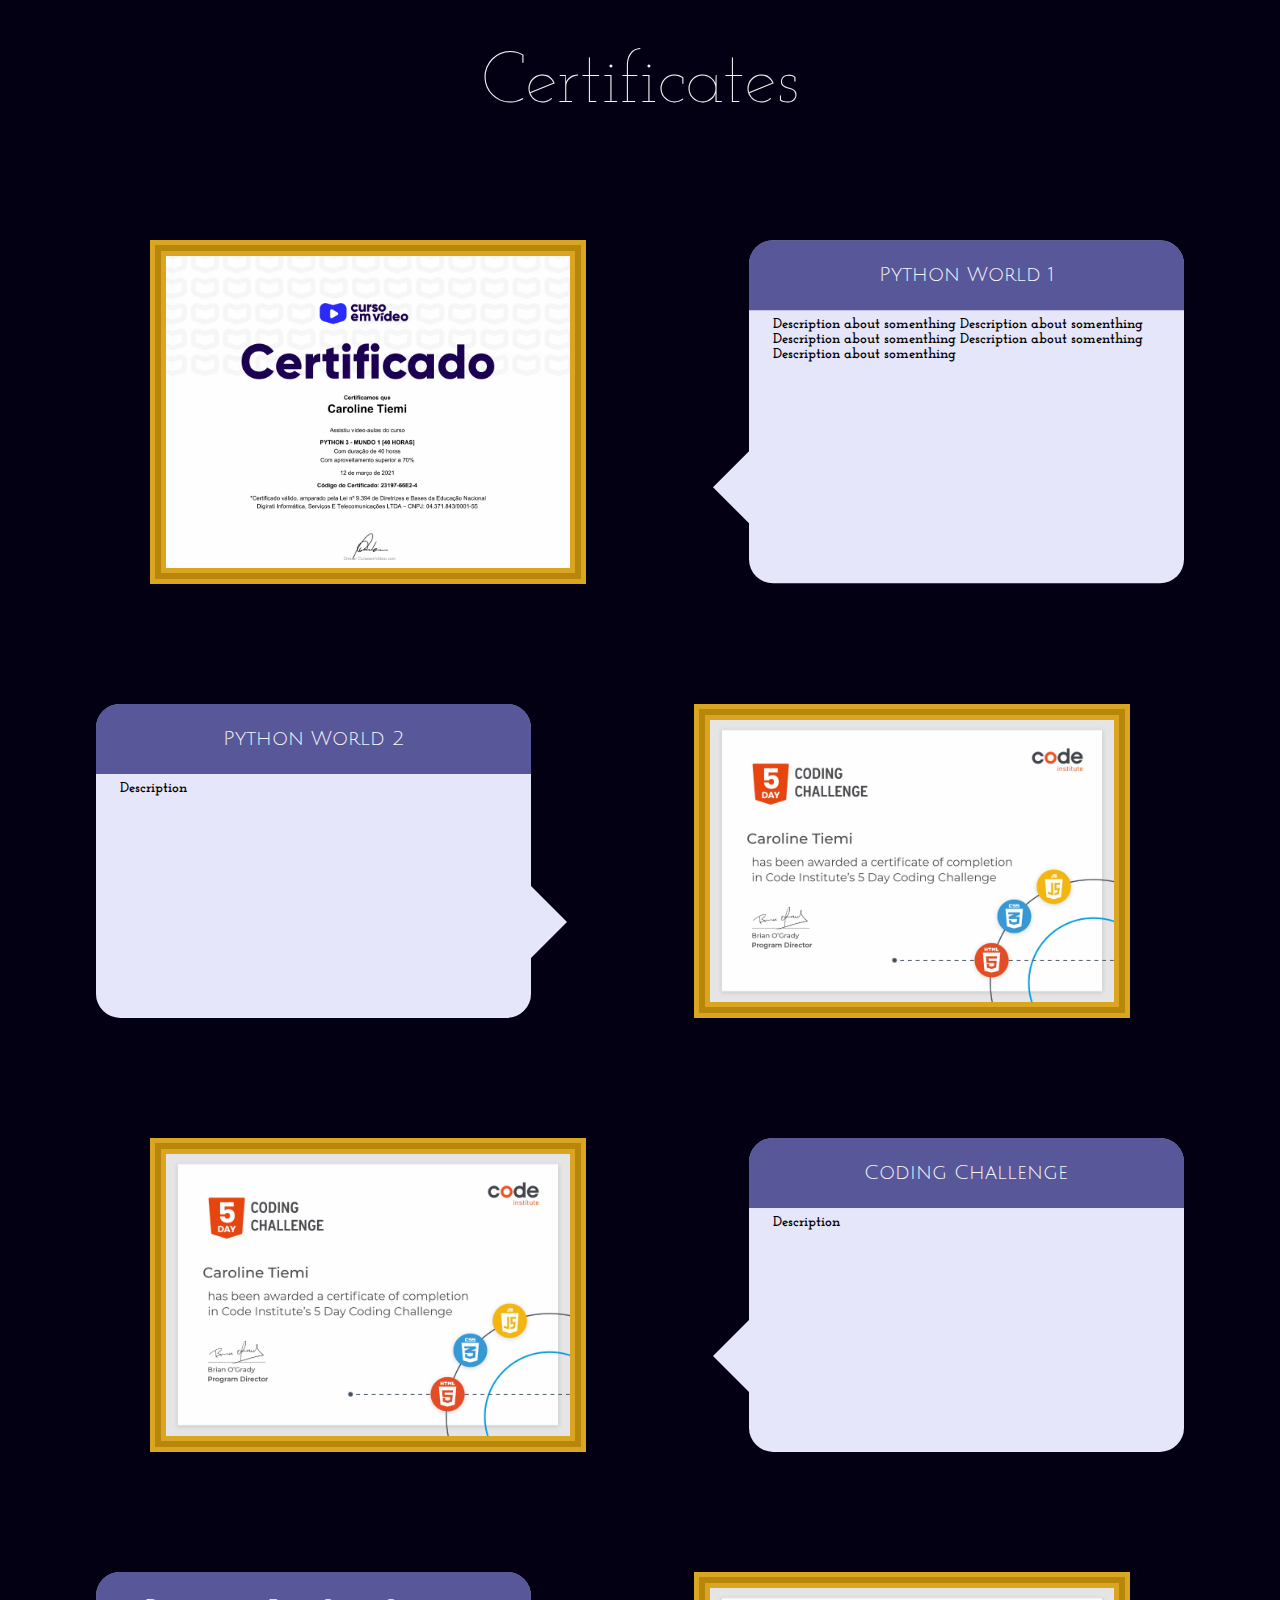
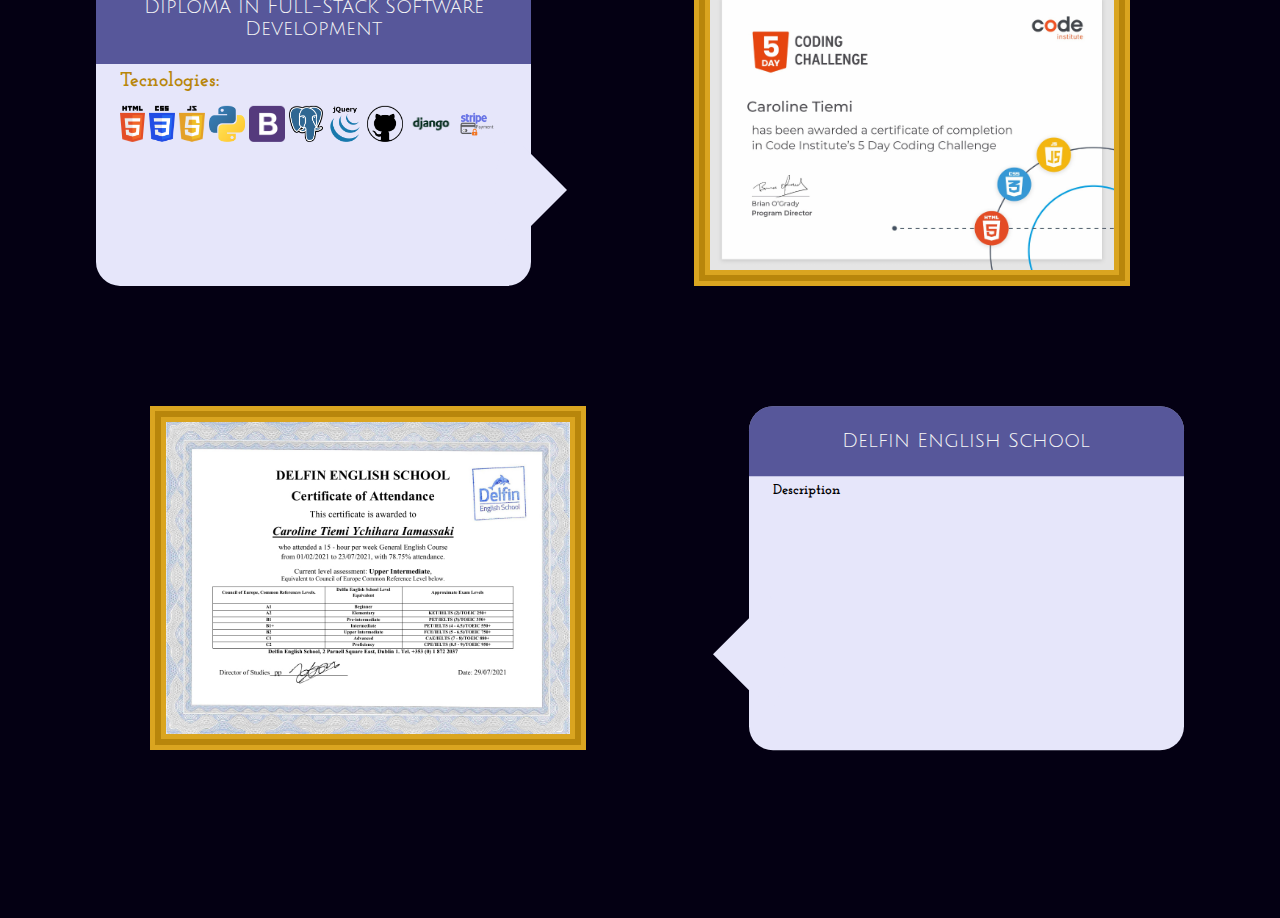
==== jobs.html @ 9f1f4bff "commit" ====
<!DOCTYPE html>
<html lang="en">
    <head>
        <meta charset="utf-8">
        <link rel="stylesheet" href="https://maxst.icons8.com/vue-static/landings/line-awesome/line-awesome/1.3.0/css/line-awesome.min.css">
        <link rel="stylesheet" href="style.css" type="text/css">
        <link
            rel="stylesheet"
            type="text/css"
            href="/css/retina.css"
            media="only screen and (-moz-min-device-pixel-ratio: 2), only screen and (-o-min-device-pixel-ratio: 2/1), only screen and (-webkit-min-device-pixel-ratio: 2), only screen and (min-device-pixel-ratio: 2)"
        />
        <title>CV</title>
        <style>
            @import url('https://fonts.googleapis.com/css2?family=Montserrat&display=swap');
            @import url('https://fonts.googleapis.com/css2?family=Julius+Sans+One&display=swap');
            @import url('https://fonts.googleapis.com/css2?family=Bungee+Hairline&display=swap');
            @import url('https://fonts.googleapis.com/css2?family=Josefin+Slab:wght@100&display=swap');
        </style>
    </head>
    <body class="study">
        <nav>
            <a href="index.html"><i class="las la-home"></i></a>
            <a href=""><i class="las la-history"></i></a>
            <a href="study.html"><i class="las la-graduation-cap"></i></a>
            <button><i class="las la-bars"></i></button>
        </nav>

        <div class="course"><h5>Certificates</h5></div>

        <div class="certificates">
            <img class="img-certificate" src="Caroline-Tiemi-Python-3-8211-Mundo-1-40-Horas-Certificado-Curso-em-Video.jpg">
            <div class="description-certificates ballon">
                <h3>Python World 1</h3>
                <p>Description about somenthing Description about somenthing Description about somenthing Description about somenthing Description about somenthing</p>
            </div>
        </div>
        <div class="certificates">
            <div class="description-certificates2 ballon">
                <h3>Python World 2</h3>
                <p>Description</p>
            </div>
            <img class="img-certificate" src="Copy of 5DCC Cert 2021 - CT.jpg">
        </div>
        <div class="certificates">
            <img class="img-certificate" src="Copy of 5DCC Cert 2021 - CT.jpg">
            <div class="description-certificates ballon">
                <h3>Coding Challenge</h3>
                <p>Description</p>
            </div>
        </div>
        <div class="certificates">
            <div class="description-certificates2 ballon">
                <h3>Diploma in Full-Stack Software Development</h3>
                <div class="about-course">
                    <h2>Tecnologies:</h2>
                    <p>
                        <img src="Logos/html-logo.png">
                        <img src="Logos/css-logo.png">
                        <img src="Logos/js-logo.png">
                        <img src="Logos/python-logo.png">
                        <img src="Logos/bootstrap-logo.png">
                        <img src="Logos/postgres-logo.png">
                        <img src="Logos/jquery-logo.png">
                        <img src="Logos/github-logo.png">
                        <img src="Logos/django-logo.png">
                        <img src="Logos/strip-logo.png">
                    </p>
                </div>

            </div>
            <img class="img-certificate" src="Copy of 5DCC Cert 2021 - CT.jpg">
        </div>
        <div class="certificates">
            <img class="img-certificate" src="Certificate_Caroline Tiemi Ychihara Iamassaki .jpg">
            <div class="description-certificates ballon">
                <h3>Delfin English School</h3>
                <p>Description</p>
            </div>
        </div>


        

        <script src="script.js"></script>
    </body>
</html>
---- style.css ----
body{background-color: rgb(4, 0, 19); padding: 2rem 4rem;}
*{text-decoration: none; list-style: none; box-sizing: border-box; margin: 0; padding: 0; border: none; font-size: xx-large; color: whitesmoke; font-weight: 100; font-family: 'Montserrat', sans-serif;}


nav{position: absolute; right: 0; margin: 0 2rem; z-index: 1000;}
nav a{transition: all .8s; margin-right: -2rem; visibility: collapse; opacity: 0; cursor: pointer;}
nav i{font-size: 1.5rem; color: lightblue;}
nav:hover a{margin-right: 2.5rem; visibility: visible; opacity: 1;}

/*Self*/
.about-me{display: grid; grid-template-columns: repeat(2,1fr); width: 100%; justify-content: center;}
#about-me-text{display: block; position: relative; width: 70%;}

/*Title*/
.title{font-family: 'Josefin Slab', serif; font-size: 3rem; font-weight: lighter; text-align: left; line-height: 2.5rem; padding-bottom: 1.5rem;}

/*Age Profession Level*/
.description{display: grid; grid-template-columns: repeat(5,1fr); position: relative; z-index: 100;}
.description h1{font-family: 'Julius Sans One', sans-serif; font-size: 0.5rem; color: lightskyblue; text-align: center; margin: 0 auto; width: max-content;}
.description h1 > p{font-size: 0.4rem; position: relative; opacity: 0; right: 0; left: 0; transform: translateY(-50%); transition: all .5s;}
.description h1:hover .dob{opacity: 1; transform: translateY(30%);}
.description h1:hover .profession{opacity: 1; transform: translateY(30%);}
.description i{font-size: 0.4rem; text-align: center; color:palegoldenrod;}

/*Summary*/
.details{position: relative; left: 2rem; padding: 1rem 0; width: 100%; display: grid; grid-template-columns: repeat(1,1fr); line-height: 0.8rem;}
.details p{font-size: 0.5rem;}

/*Language*/
.details i{padding-top: 0.7rem; padding-bottom: 0.3rem; font-size: 1rem; color: lightskyblue; display: grid; grid-template-columns: repeat(2,0fr);}
.details i > h1{font-size: 0.7rem; color: lightskyblue; line-height: 1.2rem; padding-left: 0.2rem; font-family: 'Julius Sans One', sans-serif;}

/*Github Projects*/
.details a{font-size: 0.5rem; transition: all .5s;}
.details a:hover{opacity: 0.7;}

/*Line*/
.about-me hr{width: 15rem; overflow: hidden; transform: rotate(90deg); position: relative; color: palegoldenrod; bottom: 10rem; border-style: solid; border-width: 1px;}
.hr1{display: block; left: -8rem;}
.hr2{display: none;}

/*Self*/
#background-self{position: relative; height: 100%; margin: auto; left: 0; right: 0; justify-content: center; width: 100%;}
.back-self{background-image: url(self.jpg); background-position: center; background-size: cover; background-repeat: no-repeat; height: 100%; border-radius: 0 50%; box-shadow: 0 0 5rem rgba(135, 206, 250, 0.5);}
#background-self0{display: none;}
.contact0{display: none;}

/*Email & Phone*/
.contact{position: relative; display: flex; justify-content: right; height: 100%; align-items: flex-end; padding: 1rem;}
.contact i{font-size: 1.5rem; letter-spacing: 1rem; text-align: center; opacity: 0.7; transition: all .5s; cursor: pointer; color: rgb(4, 0, 19);}
.contact i:hover{opacity: 1; text-shadow: 0 0 0.2rem rgba(4, 0, 19, 0.5);}
button{background-color: transparent;}
.contact0 button{display: none;}

/*Send E-mail*/
#mail{display: none; border: 1px solid; width: 100%; height: fit-content; padding: 1.5rem; text-align: center; align-items: flex-start; margin-top: -6rem; position: relative;}
#mail h6{font-family: 'Julius Sans One', sans-serif; font-size: 1.5rem; font-weight: lighter; color: lightblue;}
#mail p{font-size: 0.7rem; color: palegoldenrod;}
form{padding: 1rem;}
.mail-details{font-size: 0.5rem; text-transform: capitalize; display: inline-block; width: 100%; padding: 0 0.3rem; line-height: 1rem; background-color: rgba(245, 245, 245, 0.2);}
textarea{margin: 0.5rem auto;}
.submit{color: palegoldenrod; background-color: transparent; border: 1px solid; padding: 0.5rem; cursor: pointer; width: 5rem; transition: all .5s;}
.submit:hover{opacity: 0.7;}

/*Back to Self*/
#mail i{font-size: 2rem; opacity: 0.7;}
#mail button{background-color: transparent; display: flex; transition: all .5s; cursor: pointer;}
#mail button:hover{opacity: 1; transform: translateX(-0.5rem);}










.card {width: 60%; height: auto; position: relative; left: 0; right: 0; margin: 5rem auto;}
.card .image {width: 100%; height: 100%; overflow: hidden;}
.card .image img {width: 100%; transition: .8s; border: 1rem double goldenrod; background-color: darkgoldenrod;}
.card:hover .image img {opacity: .5; transform: translateX(20%);}
.card .details {position: absolute; top: 0; left: 0; width: 70%; height: 100%; background: palegoldenrod; transition: .8s; transform-origin: left; transform: perspective(2000px) rotateY(-90deg);}
.card:hover .details {transform: perspective(2000px) rotateY(0deg);}
.card .details .center {padding: 1rem; text-align: center; background: white; position: absolute; top: 50%; transform: translateY(-50%);}
.card .details .center h1 {font-family: 'Julius Sans One', sans-serif; margin: 0; padding: 0; color: rgb(4, 0, 19);}
.card .details .center p {font-family: 'Josefin Slab'; font-size: 0.7rem; font-weight: bold; padding: 0.5rem; color: darkslategray;}

.about-course{overflow: auto;}
.about-course img{width: auto; height: 1.5rem;}





.course h5{font-family: 'Josefin Slab', serif; font-size: 3rem; font-weight: lighter; text-align: center; margin: auto;}

.about-certificates{width: 100%; display: inline-table;}
.certificates{width: 100%; margin: 5rem auto; display: grid; grid-template-columns: repeat(2,1fr); }
.img-certificate{height: auto; width: 80%; margin: auto; border: double 0.7rem; color: goldenrod; background-color: darkgoldenrod;}
.certificates h3{font-family: 'Julius Sans One', sans-serif; font-size: smaller; text-align: center; border-radius: 1rem 1rem 0 0 ; background-color:rgba(25, 25, 112, 0.7); padding: 1rem;}
.certificates h2{font-family: 'Josefin Slab'; font-size: smaller; font-weight: bold; color: darkgoldenrod; padding: 0.3rem 1rem;}
.certificates p{font-family: 'Josefin Slab'; font-size: 0.6rem; font-weight: bold; color: black; padding: 0.3rem 1rem;}
.about-course{overflow: auto;}
.about-course img{width: auto; height: 1.5rem;}

.ballon{border-radius: 1rem; width: 80%; height: 100%; background-color: lavender; position: relative; top: 50%; transform: translateY(-50%);}
.ballon:after{content: ""; width: 0;  height: 0; bottom: 1rem; position: absolute; border-top: 3rem solid transparent; border-bottom: 3rem solid transparent; z-index: -1; border-radius: 50%;}

.description-certificates{margin-left: auto;}
.description-certificates:after{left: -1.5rem; border-right: 3rem solid lavender;}

.description-certificates2{margin-right: auto;}
.description-certificates2:after{right: -1.5rem; border-left: 3rem solid lavender}



















/*320px — 480px: Mobile devices*/
@media (min-width:320px) and (max-width:480px){
  *{font-size: small;}
}

/*481px — 768px: iPads, Tablets*/
@media (min-width:481px) and (max-width:768px){
  *{font-size: large;}
  /*Self*/
  #background-self{display: none;}
  .back-self{display: none;}
  .contact{display: none;}
  #background-self0{background-image: url(self.jpg); background-position: 60% 40%; background-size: cover; background-repeat: no-repeat; width: 100%; height: 17rem; top: 0; right: 0; left: 0; display: flex;}
  .about-me{padding: 0;}
  #about-me-text{width: 100%; margin: auto; position: absolute;}
  /*Title*/
  #about-me-text h5{text-align: right; justify-content: right; padding: 1rem; width: 100%; text-shadow: 0 0 0.5rem black; position: absolute; top: 12rem;}
  /*Age Profession Level*/
  .description{width: 80%; margin: auto; padding-top: 1.5rem;}
  /*Summary*/
  .details p,a,i{left: 0; right: 0; width: 60%; margin: auto;}
  /*Github Projects*/
  .details{left: 0; right: 0; margin: auto; width: 80%; text-align: center;}
  .details i{justify-content: center;}
  /*Line*/
  .about-me hr{display: block; width: 15rem; margin: auto; bottom: 10rem;}
  .hr1{left: 35%;}
  .hr2{right: 35%;}
  /*Email & Phone*/
  .contact0{display: inline-table; position: absolute; padding: 1rem;}
  .contact0 button{background-color: transparent; display: block; line-height: 2.5rem;}
  .contact0 i{font-size: 2rem; opacity: 0.7; cursor: pointer; color: rgb(4, 0, 19);}
  /*Send E-mail*/
  #mail{width: 90%; height: 90%; position: absolute; left: 0; right: 0; margin: 2rem auto; justify-content: center;}

}

/*769px — 1024px: Small screens, laptops*/
@media (min-width:769px) and (max-width:1024px){
  *{font-size: medium;}
}

@media (min-width:1025px) and (max-width:1200px){
  *{font-size: large;}
}

@media (min-width:1201px) and (max-width:1500px){
  *{font-size: x-large;}
}

@media (min-width:1501px) and (max-width:1700px){
  *{font-size: x-large;}
}

@media only screen and (-moz-min-device-pixel-ratio: 2), 
       only screen and (-o-min-device-pixel-ratio: 2/1), 
       only screen and (-webkit-min-device-pixel-ratio: 2), 
       only screen and (min-device-pixel-ratio: 2) {
 /*use CSS to swap out your low res images with high res ones here*/
}
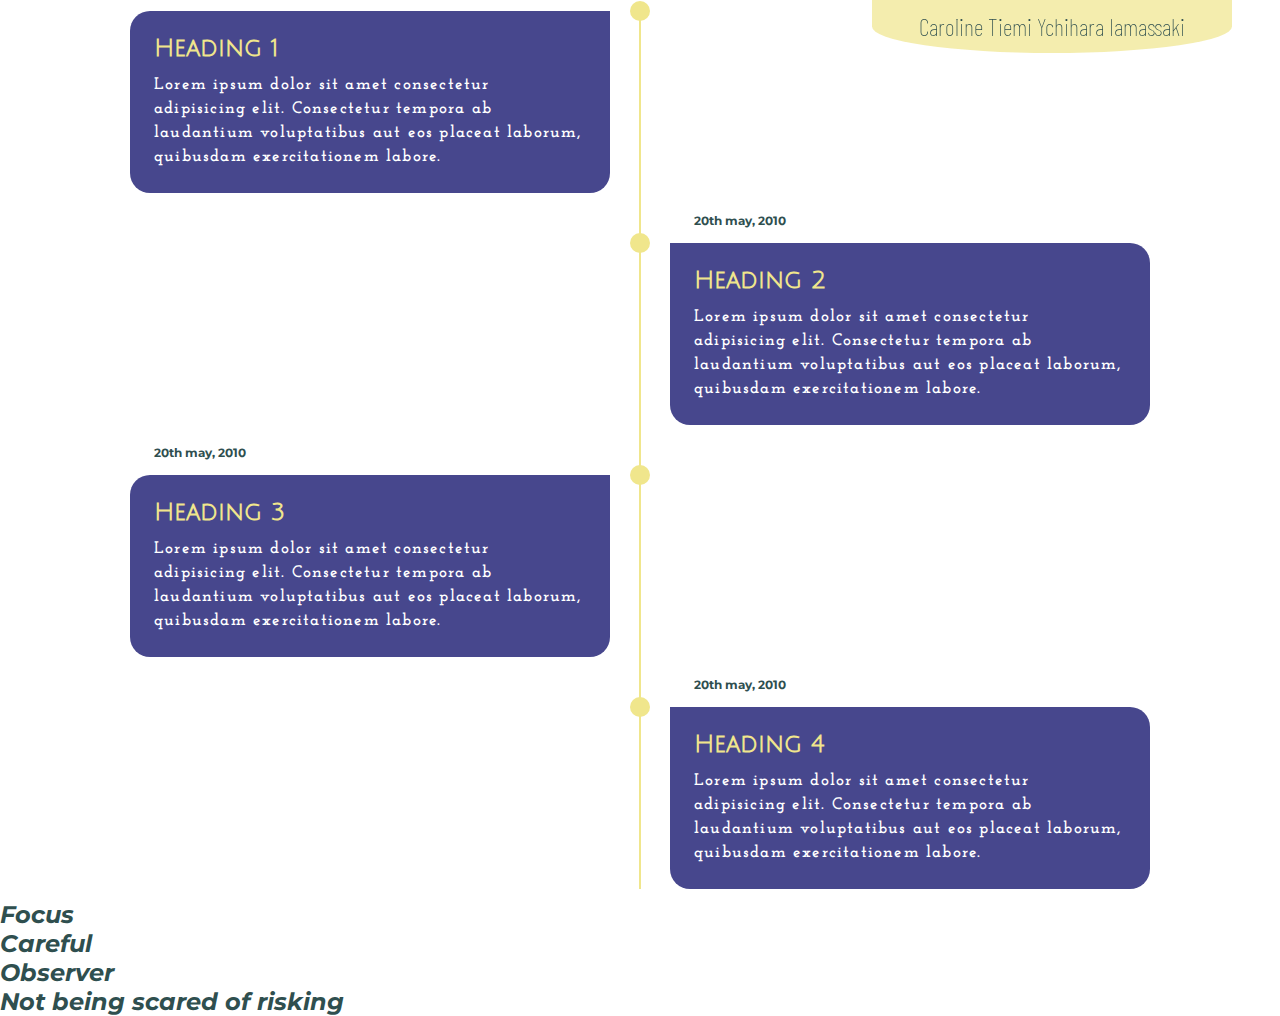
==== commit 3ff9957d: "commit" ====
--- a/jobs.html
+++ b/jobs.html
@@ -4,83 +4,80 @@
         <meta charset="utf-8">
         <link rel="stylesheet" href="https://maxst.icons8.com/vue-static/landings/line-awesome/line-awesome/1.3.0/css/line-awesome.min.css">
         <link rel="stylesheet" href="style.css" type="text/css">
-        <link
-            rel="stylesheet"
-            type="text/css"
-            href="/css/retina.css"
-            media="only screen and (-moz-min-device-pixel-ratio: 2), only screen and (-o-min-device-pixel-ratio: 2/1), only screen and (-webkit-min-device-pixel-ratio: 2), only screen and (min-device-pixel-ratio: 2)"
-        />
+        <link rel="stylesheet" href="/css/retina.css" type="text/css" media="only screen and (-moz-min-device-pixel-ratio: 2), only screen and (-o-min-device-pixel-ratio: 2/1), only screen and (-webkit-min-device-pixel-ratio: 2), only screen and (min-device-pixel-ratio: 2)"/>
+        <link rel="stylesheet" href="https://cdnjs.cloudflare.com/ajax/libs/animate.css/4.1.1/animate.min.css"/>
         <title>CV</title>
         <style>
             @import url('https://fonts.googleapis.com/css2?family=Montserrat&display=swap');
             @import url('https://fonts.googleapis.com/css2?family=Julius+Sans+One&display=swap');
-            @import url('https://fonts.googleapis.com/css2?family=Bungee+Hairline&display=swap');
             @import url('https://fonts.googleapis.com/css2?family=Josefin+Slab:wght@100&display=swap');
+            @import url('https://fonts.googleapis.com/css2?family=Barlow+Condensed:wght@100&display=swap');
         </style>
     </head>
     <body class="study">
-        <nav>
-            <a href="index.html"><i class="las la-home"></i></a>
-            <a href=""><i class="las la-history"></i></a>
-            <a href="study.html"><i class="las la-graduation-cap"></i></a>
-            <button><i class="las la-bars"></i></button>
-        </nav>
+      <nav>
+        <div class="back-name">
+            <h6>Caroline Tiemi Ychihara Iamassaki</h6>
+            <div class="navbar-show">
+                <p>I want to show my projects, achievements and details about my knowledge</p>
+                <a href="index.html"><i class="las la-home"></i></a>
+                <a href="jobs.html"><i class="las la-history"></i></a>
+                <a href="study.html"><i class="las la-graduation-cap"></i></a>
+            </div>
+            <i class="las la-angle-down"></i>
+        </div>
+      </nav>
 
-        <div class="course"><h5>Certificates</h5></div>
-
-        <div class="certificates">
-            <img class="img-certificate" src="Caroline-Tiemi-Python-3-8211-Mundo-1-40-Horas-Certificado-Curso-em-Video.jpg">
-            <div class="description-certificates ballon">
-                <h3>Python World 1</h3>
-                <p>Description about somenthing Description about somenthing Description about somenthing Description about somenthing Description about somenthing</p>
-            </div>
-        </div>
-        <div class="certificates">
-            <div class="description-certificates2 ballon">
-                <h3>Python World 2</h3>
-                <p>Description</p>
-            </div>
-            <img class="img-certificate" src="Copy of 5DCC Cert 2021 - CT.jpg">
-        </div>
-        <div class="certificates">
-            <img class="img-certificate" src="Copy of 5DCC Cert 2021 - CT.jpg">
-            <div class="description-certificates ballon">
-                <h3>Coding Challenge</h3>
-                <p>Description</p>
-            </div>
-        </div>
-        <div class="certificates">
-            <div class="description-certificates2 ballon">
-                <h3>Diploma in Full-Stack Software Development</h3>
-                <div class="about-course">
-                    <h2>Tecnologies:</h2>
-                    <p>
-                        <img src="Logos/html-logo.png">
-                        <img src="Logos/css-logo.png">
-                        <img src="Logos/js-logo.png">
-                        <img src="Logos/python-logo.png">
-                        <img src="Logos/bootstrap-logo.png">
-                        <img src="Logos/postgres-logo.png">
-                        <img src="Logos/jquery-logo.png">
-                        <img src="Logos/github-logo.png">
-                        <img src="Logos/django-logo.png">
-                        <img src="Logos/strip-logo.png">
-                    </p>
-                </div>
-
-            </div>
-            <img class="img-certificate" src="Copy of 5DCC Cert 2021 - CT.jpg">
-        </div>
-        <div class="certificates">
-            <img class="img-certificate" src="Certificate_Caroline Tiemi Ychihara Iamassaki .jpg">
-            <div class="description-certificates ballon">
-                <h3>Delfin English School</h3>
-                <p>Description</p>
+        <div class="container">
+            <div class="timeline">
+              <ul>
+                <li>
+                  <div class="timeline-content">
+                    <h3 class="date">20th may, 2010</h3>
+                    <h1>Heading 1</h1>
+                    <p>Lorem ipsum dolor sit amet consectetur adipisicing elit. Consectetur tempora ab laudantium voluptatibus aut eos placeat laborum, quibusdam exercitationem labore.</p>
+                  </div>
+                </li>
+                <li>
+                  <div class="timeline-content">
+                    <h3 class="date">20th may, 2010</h3>
+                    <h1>Heading 2</h1>
+                    <p>Lorem ipsum dolor sit amet consectetur adipisicing elit. Consectetur tempora ab laudantium voluptatibus aut eos placeat laborum, quibusdam exercitationem labore.</p>
+                  </div>
+                </li>
+                <li>
+                  <div class="timeline-content">
+                    <h3 class="date">20th may, 2010</h3>
+                    <h1>Heading 3</h1>
+                    <p>Lorem ipsum dolor sit amet consectetur adipisicing elit. Consectetur tempora ab laudantium voluptatibus aut eos placeat laborum, quibusdam exercitationem labore.</p>
+                  </div>
+                </li>
+                <li>
+                  <div class="timeline-content">
+                    <h3 class="date">20th may, 2010</h3>
+                    <h1>Heading 4</h1>
+                    <p>Lorem ipsum dolor sit amet consectetur adipisicing elit. Consectetur tempora ab laudantium voluptatibus aut eos placeat laborum, quibusdam exercitationem labore.</p>
+                  </div>
+                </li>
+              </ul>
             </div>
         </div>
 
 
+
+
+
+
+
+
+
         
+        <div class="details1">
+          <i class="las la-check"><h1>Focus</h1></i>
+          <i class="las la-check"><h1>Careful</h1></i>
+          <i class="las la-check"><h1>Observer</h1></i>
+          <i class="las la-check"><h1>Not being scared of risking</h1></i>
+      </div>
 
         <script src="script.js"></script>
     </body>
--- a/style.css
+++ b/style.css
@@ -1,117 +1,136 @@
-body{background-color: rgb(4, 0, 19); padding: 2rem 4rem;}
-*{text-decoration: none; list-style: none; box-sizing: border-box; margin: 0; padding: 0; border: none; font-size: xx-large; color: whitesmoke; font-weight: 100; font-family: 'Montserrat', sans-serif;}
-
-
-nav{position: absolute; right: 0; margin: 0 2rem; z-index: 1000;}
-nav a{transition: all .8s; margin-right: -2rem; visibility: collapse; opacity: 0; cursor: pointer;}
-nav i{font-size: 1.5rem; color: lightblue;}
-nav:hover a{margin-right: 2.5rem; visibility: visible; opacity: 1;}
+body{background-image: url(https://images.unsplash.com/photo-1558591710-4b4a1ae0f04d?ixlib=rb-1.2.1&ixid=MnwxMjA3fDB8MHxwaG90by1wYWdlfHx8fGVufDB8fHx8&auto=format&fit=crop&w=1974&q=80); background-position: center; background-size: cover; background-repeat: no-repeat; height: 100%; width: 100%;}
+*{text-decoration: none; list-style: none; box-sizing: border-box; margin: 0; padding: 0; border: none; font-size: xx-large; color: darkslategrey; font-family: 'Montserrat', sans-serif;}
+
+
+nav{display: flex; right: 2rem;background-color: rgba(240, 230, 140, 0.7); position: fixed; z-index: 1000; border-bottom-left-radius: 50%; border-bottom-right-radius: 50%;}
+.back-name{width: 15rem; height: 100%; position: relative; padding: 0.5rem; text-align: center;}
+nav h6{font-family: 'Barlow Condensed', sans-serif; font-weight: lighter;}
+nav p{font-size: 0.5rem; padding: 1rem;}
+.navbar-show i{font-size: larger; padding: 0 1rem; margin: auto; transition: all .5s;}
+.navbar-show i:hover{opacity: 0.7;}
+.navbar-show{overflow: hidden; transition: all .8s ease-in-out; height: 0;}
+.back-name:hover .navbar-show{height: 5rem;}
+
+/*Title*/
+.title{font-family: 'Josefin Slab', serif; font-size: 4rem; font-weight: lighter; text-align: left; line-height: 3rem;}
 
 /*Self*/
-.about-me{display: grid; grid-template-columns: repeat(2,1fr); width: 100%; justify-content: center;}
-#about-me-text{display: block; position: relative; width: 70%;}
-
-/*Title*/
-.title{font-family: 'Josefin Slab', serif; font-size: 3rem; font-weight: lighter; text-align: left; line-height: 2.5rem; padding-bottom: 1.5rem;}
+.about-me{width: 100%; justify-content: center; padding: 2rem 4rem; height: 100vh;}
+#about-me-text{display: block; position: relative; width: 20rem; top: 50%; transform: translateY(-70%);}
 
 /*Age Profession Level*/
-.description{display: grid; grid-template-columns: repeat(5,1fr); position: relative; z-index: 100;}
-.description h1{font-family: 'Julius Sans One', sans-serif; font-size: 0.5rem; color: lightskyblue; text-align: center; margin: 0 auto; width: max-content;}
-.description h1 > p{font-size: 0.4rem; position: relative; opacity: 0; right: 0; left: 0; transform: translateY(-50%); transition: all .5s;}
-.description h1:hover .dob{opacity: 1; transform: translateY(30%);}
-.description h1:hover .profession{opacity: 1; transform: translateY(30%);}
-.description i{font-size: 0.4rem; text-align: center; color:palegoldenrod;}
+.description{display: grid; grid-template-columns: repeat(5,1fr); position: relative; z-index: 100; margin-top: 1rem;}
+.description h1{font-family: 'Julius Sans One', sans-serif; font-size: 0.5rem; color: midnightblue; text-align: center; margin: 0 auto; width: max-content;}
+.description h1 > p{font-size: 0.4rem; position: relative; opacity: 0; right: 0; left: 0; transform: translateY(-80%); transition: all .5s;}
+.description h1:hover .dob{opacity: 1; transform: translateY(-30%);}
+.description h1:hover .profession{opacity: 1; transform: translateY(-30%);}
+.description i{font-size: 0.4rem; text-align: center; color: midnightblue;}
 
 /*Summary*/
-.details{position: relative; left: 2rem; padding: 1rem 0; width: 100%; display: grid; grid-template-columns: repeat(1,1fr); line-height: 0.8rem;}
-.details p{font-size: 0.5rem;}
-
-/*Language*/
-.details i{padding-top: 0.7rem; padding-bottom: 0.3rem; font-size: 1rem; color: lightskyblue; display: grid; grid-template-columns: repeat(2,0fr);}
-.details i > h1{font-size: 0.7rem; color: lightskyblue; line-height: 1.2rem; padding-left: 0.2rem; font-family: 'Julius Sans One', sans-serif;}
-
-/*Github Projects*/
-.details a{font-size: 0.5rem; transition: all .5s;}
+.about-me p{font-size: 0.5rem; margin-top: 0.5rem; line-height: 0.9rem;}
+
+/*Self Details*/
+.about-me0{display: grid; grid-template-columns: repeat(2,1fr); width: 100%; justify-content: center;}
+.about-me0 p{font-size: 0.5rem;}
+#background-self{position: relative; height: 100%; width: 100%;}
+.back-self{background-image: url(self.jpg); background-position: center; background-size: cover; background-repeat: no-repeat; width: 80%; height: 20rem; box-shadow: 0 0 5rem rgba(25, 25, 112, 0.3); position: relative; border: 1px solid khaki; margin: auto;}
+
+
+/*Email & Phone*/
+.contact{position: relative; display: flex; justify-content: right; height: 100%; align-items: flex-end; padding-bottom: 1rem; padding-right: 0.5rem;}
+.contact i{font-size: 2rem; letter-spacing: 1rem; text-align: center; transition: .5s; cursor: pointer; color: khaki; text-shadow: 0 0 0.5rem rgba(25, 25, 112, 0.2);}
+.contact i:hover{-webkit-animation: ring 1.2s infinite ease-in-out;}
+button{background-color: transparent;}
+
+@-webkit-keyframes ring {
+  0% {transform: rotate(0) scale(1) skew(1deg)}
+  10% {transform: rotate(-25deg) scale(1) skew(1deg)}
+  20% {transform: rotate(25deg) scale(1) skew(1deg)}
+  30% {transform: rotate(-25deg) scale(1) skew(1deg)}
+  40% {transform: rotate(25deg) scale(1) skew(1deg)}
+  50% {transform: rotate(0) scale(1) skew(1deg)}
+  100% {transform: rotate(0) scale(1) skew(1deg)}
+}
+
+
+
+/*Details*/
+.folder{margin-left: 2rem; margin-bottom: 5rem;}
+.folder h5{font-size: 3rem; font-weight: lighter; font-family: 'Josefin Slab', serif; padding-bottom: 1rem;}
+.details{line-height: 1rem; padding-left: 1rem;}
+.details i{color: midnightblue; display: flex; padding-top: 0.5rem;}
+.details i > h1{font-size: 0.5rem; color: midnightblue; line-height: 1.2rem; padding-left: 0.2rem; font-family: 'Julius Sans One', sans-serif;}
+.details a{font-size: 0.5rem; transition: all .5s; display: grid;}
 .details a:hover{opacity: 0.7;}
-
 /*Line*/
-.about-me hr{width: 15rem; overflow: hidden; transform: rotate(90deg); position: relative; color: palegoldenrod; bottom: 10rem; border-style: solid; border-width: 1px;}
-.hr1{display: block; left: -8rem;}
-.hr2{display: none;}
-
-/*Self*/
-#background-self{position: relative; height: 100%; margin: auto; left: 0; right: 0; justify-content: center; width: 100%;}
-.back-self{background-image: url(self.jpg); background-position: center; background-size: cover; background-repeat: no-repeat; height: 100%; border-radius: 0 50%; box-shadow: 0 0 5rem rgba(135, 206, 250, 0.5);}
-#background-self0{display: none;}
-.contact0{display: none;}
-
-/*Email & Phone*/
-.contact{position: relative; display: flex; justify-content: right; height: 100%; align-items: flex-end; padding: 1rem;}
-.contact i{font-size: 1.5rem; letter-spacing: 1rem; text-align: center; opacity: 0.7; transition: all .5s; cursor: pointer; color: rgb(4, 0, 19);}
-.contact i:hover{opacity: 1; text-shadow: 0 0 0.2rem rgba(4, 0, 19, 0.5);}
-button{background-color: transparent;}
-.contact0 button{display: none;}
+hr{width: 60%; overflow: hidden; margin: auto; transform: rotate(90deg); position: relative; color: khaki; border-style: solid; border-width: 1px;}
+hr{display: block; left: -55%; bottom: 10rem;}
+
+
+
 
 /*Send E-mail*/
-#mail{display: none; border: 1px solid; width: 100%; height: fit-content; padding: 1.5rem; text-align: center; align-items: flex-start; margin-top: -6rem; position: relative;}
-#mail h6{font-family: 'Julius Sans One', sans-serif; font-size: 1.5rem; font-weight: lighter; color: lightblue;}
-#mail p{font-size: 0.7rem; color: palegoldenrod;}
+#mail{display: none; border: 1px solid; width: 80%; height: fit-content; padding: 1.5rem; text-align: center; margin: auto; position: relative; background-color: rgba(25, 25, 112, 0.8);}
+::placeholder{color: rgba(255, 255, 255, 0.5);}
+#mail h6{font-family: 'Julius Sans One', sans-serif; font-size: 1.5rem; font-weight: lighter; color: white;}
+#mail p{color: khaki;}
 form{padding: 1rem;}
-.mail-details{font-size: 0.5rem; text-transform: capitalize; display: inline-block; width: 100%; padding: 0 0.3rem; line-height: 1rem; background-color: rgba(245, 245, 245, 0.2);}
-textarea{margin: 0.5rem auto;}
-.submit{color: palegoldenrod; background-color: transparent; border: 1px solid; padding: 0.5rem; cursor: pointer; width: 5rem; transition: all .5s;}
+.mail-details{font-size: 0.5rem; color: white; text-transform: capitalize; display: inline-block; width: 100%; padding: 0 0.3rem; line-height: 1rem; background-color: rgba(245, 245, 245, 0.2);}
+textarea{margin: 0.5rem auto; color: white;}
+.submit{color: khaki; background-color: transparent; border: 1px solid; padding: 0.5rem; cursor: pointer; width: 5rem; transition: all .5s;}
 .submit:hover{opacity: 0.7;}
 
 /*Back to Self*/
-#mail i{font-size: 2rem; opacity: 0.7;}
+#mail i{font-size: 2rem; opacity: 0.7; color: khaki;}
 #mail button{background-color: transparent; display: flex; transition: all .5s; cursor: pointer;}
 #mail button:hover{opacity: 1; transform: translateX(-0.5rem);}
 
 
 
-
-
-
-
-
-
-
+/*Certificates*/
+.course h5{font-family: 'Josefin Slab', serif; font-size: 4rem; font-weight: lighter; text-align: center; padding-top: 2rem;}
 .card {width: 60%; height: auto; position: relative; left: 0; right: 0; margin: 5rem auto;}
-.card .image {width: 100%; height: 100%; overflow: hidden;}
+.card .image {width: 90%; height: 100%; overflow: hidden; margin: auto;}
 .card .image img {width: 100%; transition: .8s; border: 1rem double goldenrod; background-color: darkgoldenrod;}
 .card:hover .image img {opacity: .5; transform: translateX(20%);}
 .card .details {position: absolute; top: 0; left: 0; width: 70%; height: 100%; background: palegoldenrod; transition: .8s; transform-origin: left; transform: perspective(2000px) rotateY(-90deg);}
 .card:hover .details {transform: perspective(2000px) rotateY(0deg);}
-.card .details .center {padding: 1rem; text-align: center; background: white; position: absolute; top: 50%; transform: translateY(-50%);}
-.card .details .center h1 {font-family: 'Julius Sans One', sans-serif; margin: 0; padding: 0; color: rgb(4, 0, 19);}
-.card .details .center p {font-family: 'Josefin Slab'; font-size: 0.7rem; font-weight: bold; padding: 0.5rem; color: darkslategray;}
-
+.card .details .center {padding: 1rem 0.5rem; text-align: center; background: white; position: absolute; top: 50%; transform: translateY(-50%); right: 0; left: 0;}
+.card .details .center h1 {font-family: 'Julius Sans One', sans-serif; padding-bottom: 0.5rem; color: rgb(4, 0, 19);}
+.card .details .center p {font-family: 'Josefin Slab'; font-size: 0.7rem; font-weight: bold; color: darkslategray;}
 .about-course{overflow: auto;}
 .about-course img{width: auto; height: 1.5rem;}
 
-
-
-
-
-.course h5{font-family: 'Josefin Slab', serif; font-size: 3rem; font-weight: lighter; text-align: center; margin: auto;}
-
-.about-certificates{width: 100%; display: inline-table;}
-.certificates{width: 100%; margin: 5rem auto; display: grid; grid-template-columns: repeat(2,1fr); }
-.img-certificate{height: auto; width: 80%; margin: auto; border: double 0.7rem; color: goldenrod; background-color: darkgoldenrod;}
-.certificates h3{font-family: 'Julius Sans One', sans-serif; font-size: smaller; text-align: center; border-radius: 1rem 1rem 0 0 ; background-color:rgba(25, 25, 112, 0.7); padding: 1rem;}
-.certificates h2{font-family: 'Josefin Slab'; font-size: smaller; font-weight: bold; color: darkgoldenrod; padding: 0.3rem 1rem;}
-.certificates p{font-family: 'Josefin Slab'; font-size: 0.6rem; font-weight: bold; color: black; padding: 0.3rem 1rem;}
-.about-course{overflow: auto;}
-.about-course img{width: auto; height: 1.5rem;}
-
-.ballon{border-radius: 1rem; width: 80%; height: 100%; background-color: lavender; position: relative; top: 50%; transform: translateY(-50%);}
-.ballon:after{content: ""; width: 0;  height: 0; bottom: 1rem; position: absolute; border-top: 3rem solid transparent; border-bottom: 3rem solid transparent; z-index: -1; border-radius: 50%;}
-
-.description-certificates{margin-left: auto;}
-.description-certificates:after{left: -1.5rem; border-right: 3rem solid lavender;}
-
-.description-certificates2{margin-right: auto;}
-.description-certificates2:after{right: -1.5rem; border-left: 3rem solid lavender}
+@media (min-width:481px) and (max-width:768px){
+  .card .image img {border: 0.5rem double goldenrod;}
+  .card {width: 100%;}
+  .card .details {width: 90%;}
+}
+
+
+
+/*Jobs*/
+.container {min-height: 100vh; width: 100%; display: flex; align-items: center; justify-content: center;}
+.timeline {width: 90%; height: auto; max-width: 40rem; margin: 0 auto; position: relative;}
+.timeline ul {list-style: none;}
+.timeline ul li {padding: 1rem; background-color: rgba(25, 25, 112, 0.8); border-radius: 10px; margin-bottom: 1rem;}
+.timeline ul li:last-child {margin-bottom: 0;}
+.timeline-content h1 {font-family: 'Julius Sans One', sans-serif; margin-bottom: 0.5rem; color: khaki;}
+.timeline-content p {font-family: 'Josefin Slab'; font-size: 0.7rem; font-weight: bold; letter-spacing: 0.05rem; line-height: 1rem; color: black; color: white;}
+.timeline-content h3{font-size: 0.5rem; color: white;}
+
+@media only screen and (min-width: 768px) {
+  .timeline:before {content: ""; position: absolute; top: 0; left: 50%; transform: translateX(-50%); width: 2px; height: 100%; background-color: khaki;}
+  .timeline ul li {width: 50%; position: relative; margin-bottom: 50px;}
+  .timeline ul li:nth-child(odd) {float: left; clear: right; transform: translateX(-30px); border-radius: 20px 0px 20px 20px;}
+  .timeline ul li:nth-child(even) {float: right; clear: left; transform: translateX(30px); border-radius: 0px 20px 20px 20px;}
+  .timeline ul li::before {content: ""; position: absolute; height: 20px; width: 20px; border-radius: 50%; background-color: khaki; top: 0px;}
+  .timeline ul li:nth-child(odd)::before {transform: translate(50%, -50%); right: -30px;}
+  .timeline ul li:nth-child(even)::before {transform: translate(-50%, -50%); left: -30px;}
+  .timeline-content h3{position: absolute; top: -30px; color: darkslategray;}
+}
+
+
 
 
 
